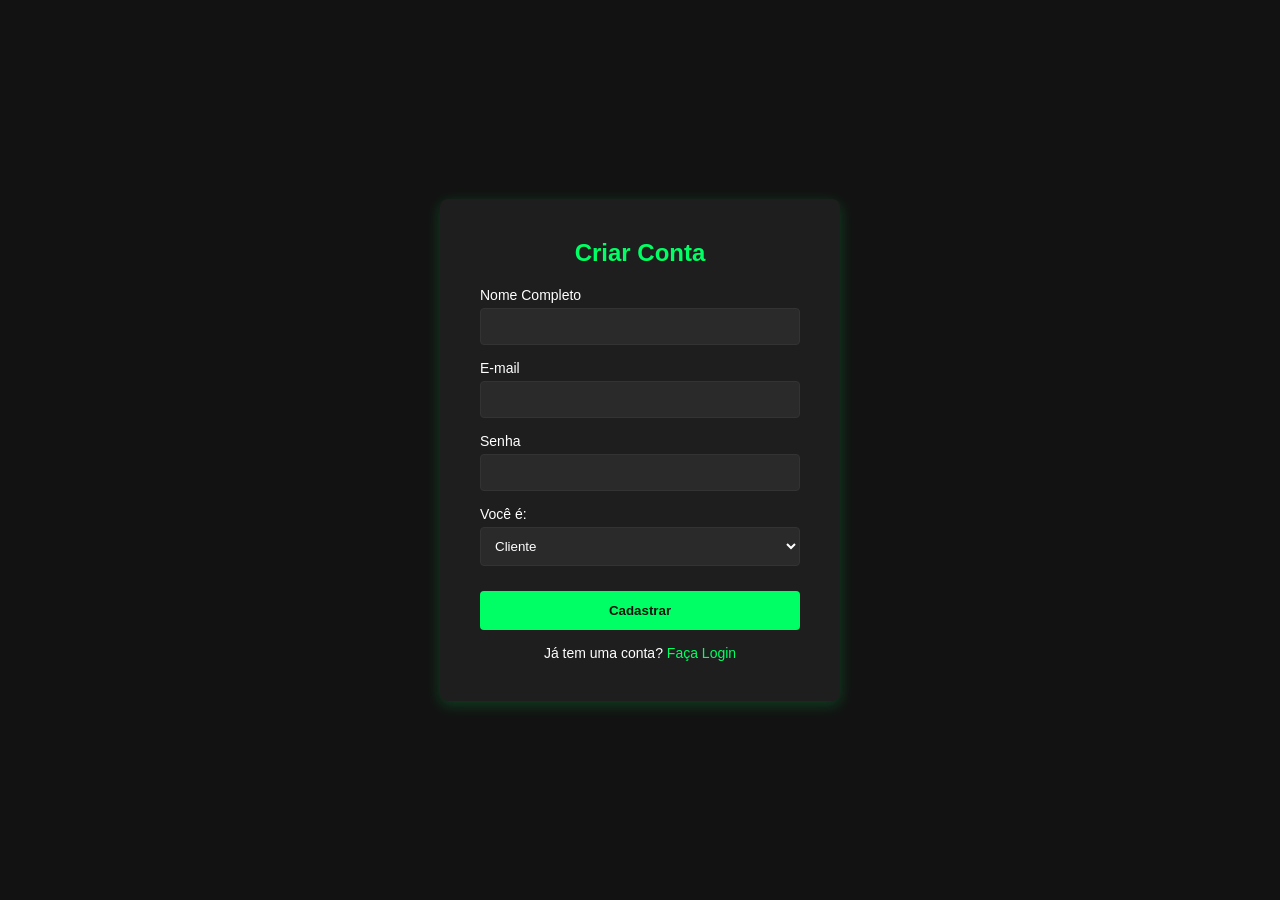
==== cadastro.html @ 92ebaecf "feito o sistema de login" ====
<!DOCTYPE html>
<html lang="pt-BR">
<head>
  <meta charset="UTF-8">
  <title>Academia - Cadastro</title>
  <link rel="stylesheet" href="style.css">
  <!-- Puxando o JavaScript externo -->
  <script src="cadastro.js" defer></script>
</head>
<body>

  <div class="container">
    <h2>Criar Conta</h2>
    
    <form id="formCadastro">
      <div class="form-group">
        <label>Nome Completo</label>
        <input type="text" id="nome" required>
      </div>

      <div class="form-group">
        <label>E-mail</label>
        <input type="email" id="email" required>
      </div>

      <div class="form-group">
        <label>Senha</label>
        <input type="password" id="senha" required>
      </div>

      <div class="form-group">
        <label>Você é:</label>
        <select id="tipoConta" required>
          <option value="CLIENTE">Cliente</option>
          <option value="DONO">Dono da Academia</option>
        </select>
      </div>

      <button type="submit">Cadastrar</button>
    </form>

    <div id="mensagem" class="mensagem"></div>

    <p>Já tem uma conta? <a href="index.html">Faça Login</a></p>
  </div>

</body>
</html>
---- style.css ----
* {
  margin: 0;
  padding: 0;
  box-sizing: border-box;
  font-family: 'Segoe UI', Tahoma, Geneva, Verdana, sans-serif;
}

body {
  background-color: #121212;
  color: #ffffff;
  display: flex;
  justify-content: center;
  align-items: center;
  height: 100vh;
}

.container {
  background-color: #1e1e1e;
  padding: 40px;
  border-radius: 8px;
  box-shadow: 0 4px 15px rgba(0, 255, 100, 0.2);
  width: 100%;
  max-width: 400px;
}

h2 {
  text-align: center;
  margin-bottom: 20px;
  color: #00ff64; /* Verde Neon */
}

.form-group {
  margin-bottom: 15px;
}

label {
  display: block;
  margin-bottom: 5px;
  font-size: 14px;
}

input[type="text"],
input[type="email"],
input[type="password"],
select {
  width: 100%;
  padding: 10px;
  border: 1px solid #333;
  border-radius: 4px;
  background-color: #2a2a2a;
  color: white;
}

button {
  width: 100%;
  padding: 12px;
  background-color: #00ff64;
  color: #121212;
  border: none;
  border-radius: 4px;
  font-weight: bold;
  cursor: pointer;
  margin-top: 10px;
  transition: 0.3s;
}

button:hover {
  background-color: #00cc50;
}

p {
  text-align: center;
  margin-top: 15px;
  font-size: 14px;
}

a {
  color: #00ff64;
  text-decoration: none;
}

a:hover {
  text-decoration: underline;
}

.mensagem {
  text-align: center;
  margin-top: 10px;
  font-weight: bold;
}
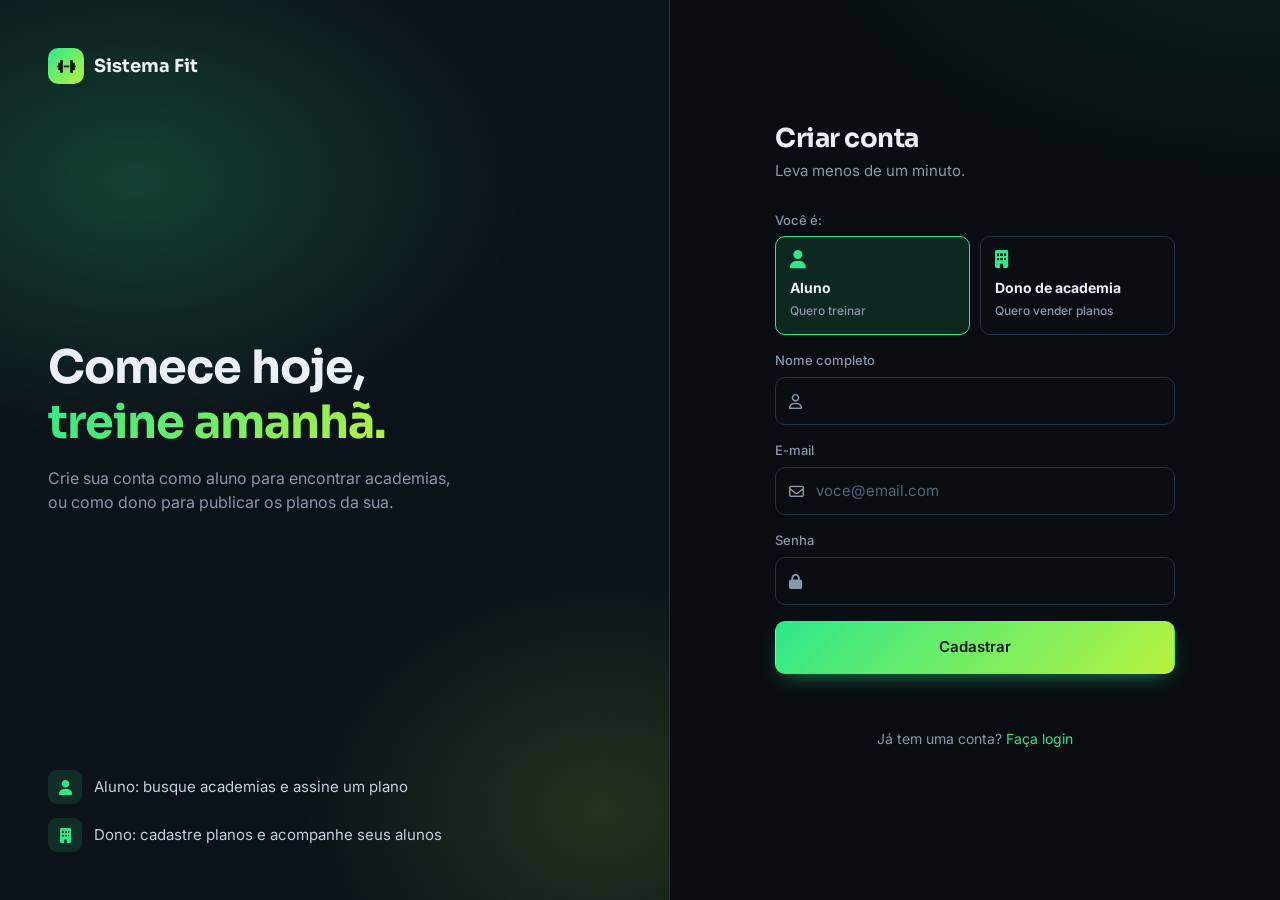
==== commit 39c90e52: "projeto atualizado" ====
--- a/cadastro.html
+++ b/cadastro.html
@@ -2,47 +2,96 @@
 <html lang="pt-BR">
 <head>
   <meta charset="UTF-8">
-  <title>Academia - Cadastro</title>
+  <meta name="viewport" content="width=device-width, initial-scale=1.0">
+  <title>Sistema Fit - Cadastro</title>
+  <link href="https://fonts.googleapis.com/css2?family=Inter:wght@400;500;600;700&family=Sora:wght@600;700&display=swap" rel="stylesheet">
+  <link rel="stylesheet" href="https://cdnjs.cloudflare.com/ajax/libs/font-awesome/6.5.1/css/all.min.css">
   <link rel="stylesheet" href="style.css">
   <!-- Puxando o JavaScript externo -->
   <script src="cadastro.js" defer></script>
 </head>
 <body>
 
-  <div class="container">
-    <h2>Criar Conta</h2>
-    
-    <form id="formCadastro">
-      <div class="form-group">
-        <label>Nome Completo</label>
-        <input type="text" id="nome" required>
+  <div class="auth">
+    <aside class="auth-hero">
+      <a class="brand" href="index.html">
+        <span class="brand-mark"><i class="fa-solid fa-dumbbell"></i></span>
+        Sistema Fit
+      </a>
+
+      <div>
+        <h1>Comece hoje, <span>treine amanhã.</span></h1>
+        <p>Crie sua conta como aluno para encontrar academias, ou como dono para publicar os planos da sua.</p>
       </div>
 
-      <div class="form-group">
-        <label>E-mail</label>
-        <input type="email" id="email" required>
+      <ul class="auth-points">
+        <li><i class="fa-solid fa-user"></i> Aluno: busque academias e assine um plano</li>
+        <li><i class="fa-solid fa-building"></i> Dono: cadastre planos e acompanhe seus alunos</li>
+      </ul>
+    </aside>
+
+    <main class="auth-main">
+      <div class="auth-card">
+        <a class="brand" href="index.html">
+          <span class="brand-mark"><i class="fa-solid fa-dumbbell"></i></span>
+          Sistema Fit
+        </a>
+
+        <h2>Criar conta</h2>
+        <p>Leva menos de um minuto.</p>
+
+        <form id="formCadastro">
+          <div class="field">
+            <label>Você é:</label>
+            <div class="choice">
+              <label>
+                <input type="radio" name="tipoConta" value="CLIENTE" checked>
+                <i class="fa-solid fa-user"></i>
+                <strong>Aluno</strong>
+                <span>Quero treinar</span>
+              </label>
+              <label>
+                <input type="radio" name="tipoConta" value="DONO">
+                <i class="fa-solid fa-building"></i>
+                <strong>Dono de academia</strong>
+                <span>Quero vender planos</span>
+              </label>
+            </div>
+          </div>
+
+          <div class="field">
+            <label for="nome" id="rotulo-nome">Nome completo</label>
+            <div class="input-icon">
+              <i class="fa-regular fa-user"></i>
+              <input type="text" id="nome" autocomplete="name" required>
+            </div>
+          </div>
+
+          <div class="field">
+            <label for="email">E-mail</label>
+            <div class="input-icon">
+              <i class="fa-regular fa-envelope"></i>
+              <input type="email" id="email" placeholder="voce@email.com" autocomplete="email" required>
+            </div>
+          </div>
+
+          <div class="field">
+            <label for="senha">Senha</label>
+            <div class="input-icon">
+              <i class="fa-solid fa-lock"></i>
+              <input type="password" id="senha" autocomplete="new-password" required>
+            </div>
+          </div>
+
+          <button type="submit" class="btn btn-primary btn-lg btn-block">Cadastrar</button>
+        </form>
+
+        <div id="mensagem" class="form-msg" role="status"></div>
+
+        <p class="auth-alt">Já tem uma conta? <a href="index.html">Faça login</a></p>
       </div>
-
-      <div class="form-group">
-        <label>Senha</label>
-        <input type="password" id="senha" required>
-      </div>
-
-      <div class="form-group">
-        <label>Você é:</label>
-        <select id="tipoConta" required>
-          <option value="CLIENTE">Cliente</option>
-          <option value="DONO">Dono da Academia</option>
-        </select>
-      </div>
-
-      <button type="submit">Cadastrar</button>
-    </form>
-
-    <div id="mensagem" class="mensagem"></div>
-
-    <p>Já tem uma conta? <a href="index.html">Faça Login</a></p>
+    </main>
   </div>
 
 </body>
-</html>+</html>
--- a/style.css
+++ b/style.css
@@ -1,90 +1,1067 @@
-* {
+/* ==========================================================================
+   Sistema Fit — estilos compartilhados por todas as páginas
+   ========================================================================== */
+
+:root {
+  --bg: #090d12;
+  --surface: #111821;
+  --surface-2: #18212c;
+  --surface-3: #202b38;
+  --border: #243140;
+  --border-strong: #34455a;
+  --text: #eaf0f6;
+  --muted: #8a98aa;
+  --accent: #2ee88a;
+  --accent-2: #b8f23f;
+  --accent-ink: #05170d;
+  --accent-soft: rgba(46, 232, 138, 0.12);
+  --danger: #ff6170;
+  --danger-soft: rgba(255, 97, 112, 0.12);
+  --warn: #f6bd4b;
+  --warn-soft: rgba(246, 189, 75, 0.12);
+  --info: #62b0ff;
+  --info-soft: rgba(98, 176, 255, 0.12);
+  --radius: 14px;
+  --radius-sm: 10px;
+  --shadow: 0 18px 40px -18px rgba(0, 0, 0, 0.7);
+  --gradient: linear-gradient(135deg, var(--accent) 0%, var(--accent-2) 100%);
+  --font: 'Inter', 'Segoe UI', system-ui, sans-serif;
+  --font-display: 'Sora', 'Inter', 'Segoe UI', system-ui, sans-serif;
+}
+
+*,
+*::before,
+*::after {
   margin: 0;
   padding: 0;
   box-sizing: border-box;
-  font-family: 'Segoe UI', Tahoma, Geneva, Verdana, sans-serif;
+}
+
+[hidden] {
+  display: none !important;
 }
 
 body {
-  background-color: #121212;
-  color: #ffffff;
-  display: flex;
+  min-height: 100vh;
+  font-family: var(--font);
+  font-size: 15px;
+  line-height: 1.5;
+  color: var(--text);
+  background:
+    radial-gradient(900px 500px at 100% -10%, rgba(46, 232, 138, 0.09), transparent 60%),
+    radial-gradient(700px 500px at -10% 110%, rgba(98, 176, 255, 0.07), transparent 60%),
+    var(--bg);
+  background-attachment: fixed;
+  -webkit-font-smoothing: antialiased;
+}
+
+h1, h2, h3, h4 {
+  font-family: var(--font-display);
+  line-height: 1.2;
+  letter-spacing: -0.02em;
+}
+
+a {
+  color: var(--accent);
+  text-decoration: none;
+}
+
+a:hover {
+  text-decoration: underline;
+}
+
+button, input, select, textarea {
+  font: inherit;
+  color: inherit;
+}
+
+:focus-visible {
+  outline: 2px solid var(--accent);
+  outline-offset: 2px;
+}
+
+mark {
+  background: var(--accent-soft);
+  color: var(--accent);
+  border-radius: 4px;
+  padding: 0 2px;
+}
+
+h1 > i, h2 > i, h3 > i { margin-right: 8px; }
+
+.muted { color: var(--muted); }
+.small { font-size: 13px; }
+.center { text-align: center; }
+
+/* --- Marca ---------------------------------------------------------------- */
+
+.brand {
+  display: inline-flex;
+  align-items: center;
+  gap: 10px;
+  font-family: var(--font-display);
+  font-weight: 700;
+  font-size: 18px;
+  color: var(--text);
+}
+
+.brand:hover { text-decoration: none; }
+
+.brand-mark {
+  display: grid;
+  place-items: center;
+  width: 36px;
+  height: 36px;
+  border-radius: 10px;
+  background: var(--gradient);
+  color: var(--accent-ink);
+  font-size: 15px;
+}
+
+.brand small {
+  display: block;
+  font-family: var(--font);
+  font-weight: 500;
+  font-size: 12px;
+  color: var(--muted);
+  letter-spacing: 0;
+}
+
+/* --- Botões --------------------------------------------------------------- */
+
+.btn {
+  display: inline-flex;
+  align-items: center;
   justify-content: center;
-  align-items: center;
-  height: 100vh;
-}
-
-.container {
-  background-color: #1e1e1e;
-  padding: 40px;
+  gap: 8px;
+  padding: 11px 18px;
+  border: 1px solid transparent;
+  border-radius: var(--radius-sm);
+  font-weight: 600;
+  font-size: 14px;
+  cursor: pointer;
+  white-space: nowrap;
+  transition: transform 0.15s, background 0.15s, border-color 0.15s, box-shadow 0.15s, opacity 0.15s;
+}
+
+.btn:hover { text-decoration: none; }
+.btn:active { transform: scale(0.98); }
+.btn:disabled { opacity: 0.55; cursor: not-allowed; transform: none; }
+
+.btn-primary {
+  background: var(--gradient);
+  color: var(--accent-ink);
+  box-shadow: 0 8px 22px -10px rgba(46, 232, 138, 0.7);
+}
+
+.btn-primary:hover:not(:disabled) { box-shadow: 0 10px 28px -8px rgba(46, 232, 138, 0.85); }
+
+.btn-ghost {
+  background: transparent;
+  border-color: var(--border-strong);
+  color: var(--text);
+}
+
+.btn-ghost:hover:not(:disabled) { background: var(--surface-2); }
+
+.btn-danger {
+  background: var(--danger-soft);
+  border-color: rgba(255, 97, 112, 0.35);
+  color: var(--danger);
+}
+
+.btn-danger:hover:not(:disabled) { background: var(--danger); color: #fff; }
+
+.btn-link {
+  padding: 6px 0;
+  background: none;
+  border: none;
+  color: var(--muted);
+}
+
+.btn-link:hover { color: var(--text); }
+
+.btn-sm { padding: 7px 12px; font-size: 13px; border-radius: 8px; }
+.btn-block { width: 100%; }
+.btn-lg { padding: 14px 20px; font-size: 15px; }
+
+.btn-icon {
+  width: 34px;
+  height: 34px;
+  padding: 0;
   border-radius: 8px;
-  box-shadow: 0 4px 15px rgba(0, 255, 100, 0.2);
+}
+
+/* --- Formulários ---------------------------------------------------------- */
+
+.field { margin-bottom: 16px; }
+
+.field label {
+  display: block;
+  margin-bottom: 6px;
+  font-size: 13px;
+  font-weight: 500;
+  color: var(--muted);
+}
+
+.field .hint {
+  margin-top: 6px;
+  font-size: 12px;
+  color: var(--muted);
+}
+
+.input,
+.field input,
+.field select,
+.field textarea {
+  width: 100%;
+  padding: 12px 14px;
+  border: 1px solid var(--border);
+  border-radius: var(--radius-sm);
+  background: var(--bg);
+  color: var(--text);
+  transition: border-color 0.15s, box-shadow 0.15s;
+}
+
+.field textarea { resize: vertical; min-height: 96px; }
+
+.input::placeholder,
+.field input::placeholder,
+.field textarea::placeholder { color: #55637a; }
+
+.input:focus,
+.field input:focus,
+.field select:focus,
+.field textarea:focus {
+  outline: none;
+  border-color: var(--accent);
+  box-shadow: 0 0 0 3px var(--accent-soft);
+}
+
+.field-row {
+  display: grid;
+  grid-template-columns: 1fr 1fr;
+  gap: 12px;
+}
+
+.input-icon { position: relative; }
+
+.input-icon > i {
+  position: absolute;
+  left: 14px;
+  top: 50%;
+  transform: translateY(-50%);
+  color: var(--muted);
+  pointer-events: none;
+}
+
+.input-icon input { padding-left: 40px; }
+
+.form-msg {
+  min-height: 20px;
+  margin-top: 12px;
+  font-size: 14px;
+  font-weight: 500;
+  text-align: center;
+}
+
+.form-msg.ok { color: var(--accent); }
+.form-msg.erro { color: var(--danger); }
+
+/* --- Telas de login / cadastro ------------------------------------------- */
+
+.auth {
+  display: grid;
+  grid-template-columns: 1.1fr 1fr;
+  min-height: 100vh;
+}
+
+.auth-hero {
+  position: relative;
+  display: flex;
+  flex-direction: column;
+  justify-content: space-between;
+  padding: 48px;
+  overflow: hidden;
+  background:
+    radial-gradient(600px 400px at 20% 20%, rgba(46, 232, 138, 0.22), transparent 65%),
+    radial-gradient(500px 400px at 90% 90%, rgba(184, 242, 63, 0.14), transparent 60%),
+    #0c1219;
+  border-right: 1px solid var(--border);
+}
+
+.auth-hero h1 {
+  max-width: 460px;
+  font-size: clamp(32px, 3.6vw, 46px);
+}
+
+.auth-hero h1 span {
+  background: var(--gradient);
+  -webkit-background-clip: text;
+  background-clip: text;
+  color: transparent;
+}
+
+.auth-hero p {
+  max-width: 420px;
+  margin-top: 16px;
+  color: var(--muted);
+  font-size: 16px;
+}
+
+.auth-points {
+  display: grid;
+  gap: 14px;
+  list-style: none;
+}
+
+.auth-points li {
+  display: flex;
+  align-items: center;
+  gap: 12px;
+  color: #c4cfdb;
+}
+
+.auth-points i {
+  display: grid;
+  place-items: center;
+  width: 34px;
+  height: 34px;
+  border-radius: 9px;
+  background: var(--accent-soft);
+  color: var(--accent);
+}
+
+.auth-main {
+  display: flex;
+  align-items: center;
+  justify-content: center;
+  padding: 32px 20px;
+}
+
+.auth-card {
   width: 100%;
   max-width: 400px;
 }
 
-h2 {
+.auth-card h2 { font-size: 26px; }
+.auth-card > p { margin: 6px 0 28px; color: var(--muted); }
+.auth-card .auth-alt { margin-top: 22px; text-align: center; color: var(--muted); font-size: 14px; }
+.auth-card .brand { display: none; margin-bottom: 28px; }
+
+/* Seletor de tipo de conta (cadastro) */
+.choice {
+  display: grid;
+  grid-template-columns: 1fr 1fr;
+  gap: 10px;
+}
+
+.choice label {
+  display: flex;
+  flex-direction: column;
+  gap: 4px;
+  margin: 0;
+  padding: 14px;
+  border: 1px solid var(--border);
+  border-radius: var(--radius-sm);
+  background: var(--bg);
+  color: var(--text);
+  cursor: pointer;
+  transition: border-color 0.15s, background 0.15s;
+}
+
+.choice label i { color: var(--accent); font-size: 18px; margin-bottom: 4px; }
+.choice label strong { font-size: 14px; }
+.choice label span { font-size: 12px; color: var(--muted); }
+.choice input { position: absolute; opacity: 0; pointer-events: none; }
+.choice label:has(input:checked) { border-color: var(--accent); background: var(--accent-soft); }
+.choice label:has(input:focus-visible) { outline: 2px solid var(--accent); outline-offset: 2px; }
+
+/* --- Barra superior dos painéis ------------------------------------------ */
+
+.topbar {
+  position: sticky;
+  top: 0;
+  z-index: 50;
+  display: flex;
+  align-items: center;
+  gap: 24px;
+  padding: 14px 32px;
+  background: rgba(9, 13, 18, 0.82);
+  backdrop-filter: blur(14px);
+  border-bottom: 1px solid var(--border);
+}
+
+.topbar-nav {
+  display: flex;
+  gap: 4px;
+  margin-right: auto;
+}
+
+.topbar-nav button {
+  display: inline-flex;
+  align-items: center;
+  gap: 8px;
+  padding: 8px 14px;
+  border: none;
+  border-radius: 9px;
+  background: transparent;
+  color: var(--muted);
+  font-weight: 500;
+  font-size: 14px;
+  cursor: pointer;
+  transition: background 0.15s, color 0.15s;
+}
+
+.topbar-nav button:hover { color: var(--text); background: var(--surface-2); }
+.topbar-nav button.ativo { color: var(--accent); background: var(--accent-soft); }
+
+.topbar-user {
+  display: flex;
+  align-items: center;
+  gap: 12px;
+  margin-left: auto;
+}
+
+.topbar-nav + .topbar-user { margin-left: 0; }
+
+.user-chip {
+  display: flex;
+  align-items: center;
+  gap: 10px;
+  font-size: 14px;
+  font-weight: 500;
+}
+
+.avatar {
+  display: grid;
+  place-items: center;
+  flex-shrink: 0;
+  width: 44px;
+  height: 44px;
+  border-radius: 12px;
+  background: var(--accent-soft);
+  border: 1px solid rgba(46, 232, 138, 0.25);
+  color: var(--accent);
+  font-family: var(--font-display);
+  font-weight: 700;
+  font-size: 15px;
+}
+
+.avatar-sm { width: 34px; height: 34px; border-radius: 50%; font-size: 12px; }
+.avatar-lg { width: 64px; height: 64px; border-radius: 16px; font-size: 22px; }
+
+/* --- Estrutura da página -------------------------------------------------- */
+
+.page {
+  width: 100%;
+  max-width: 1160px;
+  margin: 0 auto;
+  padding: 36px 24px 72px;
+}
+
+.page-narrow { max-width: 960px; }
+
+.page-head {
+  display: flex;
+  align-items: flex-end;
+  justify-content: space-between;
+  gap: 16px;
+  flex-wrap: wrap;
+  margin-bottom: 24px;
+}
+
+.page-head h1 { font-size: 28px; }
+.page-head p { margin-top: 6px; color: var(--muted); }
+
+.section-title {
+  display: flex;
+  align-items: center;
+  justify-content: space-between;
+  gap: 12px;
+  margin: 36px 0 16px;
+}
+
+.section-title h2 { font-size: 19px; }
+
+.card {
+  background: var(--surface);
+  border: 1px solid var(--border);
+  border-radius: var(--radius);
+  padding: 24px;
+}
+
+.card h2 { font-size: 18px; }
+.card-sub { margin: 4px 0 20px; color: var(--muted); font-size: 14px; }
+
+.grid {
+  display: grid;
+  grid-template-columns: repeat(auto-fill, minmax(290px, 1fr));
+  gap: 18px;
+}
+
+.split {
+  display: grid;
+  grid-template-columns: 380px 1fr;
+  gap: 20px;
+  align-items: start;
+}
+
+/* --- Selos ---------------------------------------------------------------- */
+
+.badge {
+  display: inline-flex;
+  align-items: center;
+  gap: 6px;
+  padding: 4px 10px;
+  border-radius: 999px;
+  background: var(--surface-3);
+  color: #c4cfdb;
+  font-size: 12px;
+  font-weight: 600;
+  white-space: nowrap;
+}
+
+.badge-ok { background: var(--accent-soft); color: var(--accent); }
+.badge-warn { background: var(--warn-soft); color: var(--warn); }
+.badge-danger { background: var(--danger-soft); color: var(--danger); }
+.badge-info { background: var(--info-soft); color: var(--info); }
+
+.chips { display: flex; flex-wrap: wrap; gap: 6px; }
+
+/* --- Indicadores ---------------------------------------------------------- */
+
+.stats {
+  display: grid;
+  grid-template-columns: repeat(auto-fit, minmax(200px, 1fr));
+  gap: 16px;
+  margin-bottom: 24px;
+}
+
+.stat {
+  display: flex;
+  align-items: center;
+  gap: 14px;
+  padding: 18px 20px;
+  background: var(--surface);
+  border: 1px solid var(--border);
+  border-radius: var(--radius);
+}
+
+.stat-icon {
+  display: grid;
+  place-items: center;
+  width: 44px;
+  height: 44px;
+  border-radius: 12px;
+  background: var(--accent-soft);
+  color: var(--accent);
+  font-size: 17px;
+}
+
+.stat-icon.info { background: var(--info-soft); color: var(--info); }
+.stat-icon.warn { background: var(--warn-soft); color: var(--warn); }
+
+.stat span { display: block; font-size: 13px; color: var(--muted); }
+.stat strong { font-family: var(--font-display); font-size: 24px; line-height: 1.2; }
+
+/* --- Busca ---------------------------------------------------------------- */
+
+.hero {
+  padding: 18px 0 8px;
   text-align: center;
+}
+
+.hero h1 { font-size: clamp(28px, 4vw, 40px); }
+
+.hero h1 span {
+  background: var(--gradient);
+  -webkit-background-clip: text;
+  background-clip: text;
+  color: transparent;
+}
+
+.hero p { margin-top: 10px; color: var(--muted); font-size: 16px; }
+
+.search {
+  position: relative;
+  max-width: 640px;
+  margin: 28px auto 0;
+}
+
+.search input {
+  width: 100%;
+  padding: 17px 52px;
+  border: 1px solid var(--border-strong);
+  border-radius: 16px;
+  background: var(--surface);
+  font-size: 16px;
+  box-shadow: var(--shadow);
+  transition: border-color 0.15s, box-shadow 0.15s;
+}
+
+.search input::placeholder { color: #5d6b80; }
+
+.search input:focus {
+  outline: none;
+  border-color: var(--accent);
+  box-shadow: 0 0 0 4px var(--accent-soft), var(--shadow);
+}
+
+.search > i {
+  position: absolute;
+  left: 20px;
+  top: 50%;
+  transform: translateY(-50%);
+  color: var(--muted);
+}
+
+.search-clear {
+  position: absolute;
+  right: 12px;
+  top: 50%;
+  transform: translateY(-50%);
+  width: 32px;
+  height: 32px;
+  border: none;
+  border-radius: 50%;
+  background: var(--surface-3);
+  color: var(--muted);
+  cursor: pointer;
+}
+
+.search-clear:hover { color: var(--text); }
+
+.results-bar {
+  display: flex;
+  align-items: center;
+  justify-content: space-between;
+  min-height: 24px;
+  margin: 32px 0 14px;
+  color: var(--muted);
+  font-size: 14px;
+}
+
+/* --- Cartão de academia --------------------------------------------------- */
+
+.gym-card {
+  display: flex;
+  flex-direction: column;
+  gap: 16px;
+  padding: 20px;
+  background: var(--surface);
+  border: 1px solid var(--border);
+  border-radius: var(--radius);
+  text-align: left;
+  cursor: pointer;
+  transition: transform 0.18s, border-color 0.18s, box-shadow 0.18s;
+}
+
+.gym-card:hover {
+  transform: translateY(-3px);
+  border-color: rgba(46, 232, 138, 0.5);
+  box-shadow: var(--shadow);
+}
+
+.gym-head { display: flex; align-items: center; gap: 12px; min-width: 0; }
+.gym-head > div:nth-child(2) { min-width: 0; flex: 1; }
+.gym-head h3 { font-size: 17px; overflow-wrap: anywhere; }
+.gym-head p { font-size: 13px; color: var(--muted); overflow: hidden; text-overflow: ellipsis; white-space: nowrap; }
+
+.gym-foot {
+  display: flex;
+  align-items: flex-end;
+  justify-content: space-between;
+  gap: 12px;
+  margin-top: auto;
+  padding-top: 16px;
+  border-top: 1px solid var(--border);
+}
+
+.gym-foot div span { display: block; font-size: 12px; color: var(--muted); }
+.gym-foot strong { font-family: var(--font-display); font-size: 19px; }
+
+/* --- Página da academia e planos ----------------------------------------- */
+
+.gym-banner {
+  display: flex;
+  align-items: center;
+  gap: 18px;
+  flex-wrap: wrap;
+  margin: 14px 0 28px;
+  padding: 24px;
+  background:
+    radial-gradient(500px 200px at 0% 0%, rgba(46, 232, 138, 0.14), transparent 70%),
+    var(--surface);
+  border: 1px solid var(--border);
+  border-radius: var(--radius);
+}
+
+.gym-banner h1 { font-size: 26px; }
+.gym-banner .meta { display: flex; flex-wrap: wrap; gap: 6px 18px; margin-top: 6px; color: var(--muted); font-size: 14px; }
+.gym-banner .meta i { margin-right: 6px; }
+
+.notice {
+  display: flex;
+  align-items: flex-start;
+  gap: 12px;
   margin-bottom: 20px;
-  color: #00ff64; /* Verde Neon */
-}
-
-.form-group {
-  margin-bottom: 15px;
-}
-
-label {
-  display: block;
-  margin-bottom: 5px;
+  padding: 14px 16px;
+  border-radius: var(--radius-sm);
+  background: var(--accent-soft);
+  border: 1px solid rgba(46, 232, 138, 0.3);
+  color: #c9f7df;
   font-size: 14px;
 }
 
-input[type="text"],
-input[type="email"],
-input[type="password"],
-select {
+.notice i { margin-top: 3px; color: var(--accent); }
+.notice.info { background: var(--info-soft); border-color: rgba(98, 176, 255, 0.3); color: #cfe5ff; }
+.notice.info i { color: var(--info); }
+
+.plan-card {
+  position: relative;
+  display: flex;
+  flex-direction: column;
+  padding: 24px;
+  background: var(--surface);
+  border: 1px solid var(--border);
+  border-radius: var(--radius);
+  transition: transform 0.18s, border-color 0.18s;
+}
+
+.plan-card:hover { transform: translateY(-3px); border-color: var(--border-strong); }
+
+.plan-card.destaque {
+  border-color: var(--accent);
+  box-shadow: 0 0 0 1px var(--accent), 0 20px 44px -24px rgba(46, 232, 138, 0.6);
+}
+
+.plan-card.inativo { opacity: 0.6; }
+
+.plan-flag {
+  position: absolute;
+  top: -11px;
+  left: 20px;
+  padding: 3px 10px;
+  border-radius: 999px;
+  background: var(--gradient);
+  color: var(--accent-ink);
+  font-size: 11px;
+  font-weight: 700;
+  text-transform: uppercase;
+  letter-spacing: 0.04em;
+}
+
+.plan-card h3 { margin-top: 12px; font-size: 19px; overflow-wrap: anywhere; }
+
+.price {
+  display: flex;
+  align-items: baseline;
+  gap: 6px;
+  margin-top: 14px;
+}
+
+.price strong { font-family: var(--font-display); font-size: 32px; letter-spacing: -0.03em; }
+.price span { color: var(--muted); font-size: 14px; }
+
+.benefits {
+  display: grid;
+  gap: 9px;
+  margin: 18px 0 22px;
+  padding-top: 18px;
+  border-top: 1px solid var(--border);
+  list-style: none;
+  font-size: 14px;
+  color: #c4cfdb;
+}
+
+.benefits li { display: flex; gap: 10px; overflow-wrap: anywhere; }
+.benefits i { margin-top: 4px; color: var(--accent); font-size: 12px; }
+
+.plan-card .btn { margin-top: auto; }
+.plan-actions { display: flex; gap: 8px; margin-top: auto; }
+.plan-actions .btn { flex: 1; margin-top: 0; }
+.plan-actions .btn-icon { flex: 0 0 34px; }
+
+/* --- Listas (matrículas) -------------------------------------------------- */
+
+.list { display: grid; gap: 14px; }
+
+.list-item {
+  display: flex;
+  align-items: center;
+  gap: 16px;
+  flex-wrap: wrap;
+  padding: 18px 20px;
+  background: var(--surface);
+  border: 1px solid var(--border);
+  border-radius: var(--radius);
+}
+
+.list-item .info { flex: 1; min-width: 220px; }
+.list-item h3 { font-size: 16px; }
+.list-item .meta { display: flex; flex-wrap: wrap; gap: 4px 16px; margin-top: 6px; color: var(--muted); font-size: 13px; }
+.list-item .meta i { margin-right: 5px; }
+.list-item .actions { display: flex; align-items: center; gap: 10px; }
+
+/* --- Tabelas -------------------------------------------------------------- */
+
+.table-wrap {
+  background: var(--surface);
+  border: 1px solid var(--border);
+  border-radius: var(--radius);
+  overflow-x: auto;
+}
+
+.table-head {
+  display: flex;
+  align-items: center;
+  justify-content: space-between;
+  gap: 12px;
+  flex-wrap: wrap;
+  padding: 16px 20px;
+  border-bottom: 1px solid var(--border);
+}
+
+.table-head h2 { font-size: 17px; }
+.table-head .input-icon { width: 260px; max-width: 100%; }
+.table-head .input { padding-top: 9px; padding-bottom: 9px; }
+
+table { width: 100%; border-collapse: collapse; text-align: left; }
+th, td { padding: 14px 20px; border-bottom: 1px solid var(--border); font-size: 14px; white-space: nowrap; }
+th { color: var(--muted); font-size: 12px; font-weight: 600; text-transform: uppercase; letter-spacing: 0.05em; }
+tbody tr:last-child td { border-bottom: none; }
+tbody tr:hover { background: var(--surface-2); }
+td .who { display: flex; align-items: center; gap: 10px; }
+
+/* --- Estados: vazio, erro, carregando ------------------------------------ */
+
+.empty {
+  grid-column: 1 / -1;
+  padding: 48px 20px;
+  border: 1px dashed var(--border-strong);
+  border-radius: var(--radius);
+  text-align: center;
+  color: var(--muted);
+}
+
+.empty i { margin-bottom: 14px; font-size: 30px; color: var(--border-strong); }
+.empty h3 { margin-bottom: 6px; color: var(--text); font-size: 17px; }
+.empty .btn { margin-top: 16px; }
+td.empty { border: none; border-radius: 0; }
+
+.skeleton {
+  border-radius: var(--radius);
+  background: linear-gradient(100deg, var(--surface) 30%, var(--surface-2) 50%, var(--surface) 70%);
+  background-size: 200% 100%;
+  animation: brilho 1.3s linear infinite;
+}
+
+.skeleton.gym { height: 190px; }
+.skeleton.plan { height: 300px; }
+.skeleton.row { height: 84px; }
+
+@keyframes brilho {
+  to { background-position: -200% 0; }
+}
+
+.spinner {
+  width: 46px;
+  height: 46px;
+  margin: 0 auto 18px;
+  border: 4px solid var(--surface-3);
+  border-top-color: var(--accent);
+  border-radius: 50%;
+  animation: girar 0.8s linear infinite;
+}
+
+@keyframes girar {
+  to { transform: rotate(360deg); }
+}
+
+/* --- Modal ---------------------------------------------------------------- */
+
+.modal {
+  position: fixed;
+  inset: 0;
+  z-index: 100;
+  display: flex;
+  align-items: center;
+  justify-content: center;
+  padding: 20px;
+  background: rgba(3, 6, 10, 0.78);
+  backdrop-filter: blur(4px);
+  overflow-y: auto;
+}
+
+.modal-box {
   width: 100%;
-  padding: 10px;
-  border: 1px solid #333;
-  border-radius: 4px;
-  background-color: #2a2a2a;
-  color: white;
-}
-
-button {
-  width: 100%;
-  padding: 12px;
-  background-color: #00ff64;
-  color: #121212;
-  border: none;
-  border-radius: 4px;
-  font-weight: bold;
+  max-width: 460px;
+  margin: auto;
+  padding: 26px;
+  background: var(--surface);
+  border: 1px solid var(--border-strong);
+  border-radius: 18px;
+  box-shadow: var(--shadow);
+  animation: subir 0.2s ease-out;
+}
+
+@keyframes subir {
+  from { opacity: 0; transform: translateY(12px); }
+}
+
+.modal-head {
+  display: flex;
+  align-items: center;
+  justify-content: space-between;
+  gap: 12px;
+  margin-bottom: 18px;
+}
+
+.modal-head h3 { font-size: 19px; }
+.modal-actions { display: flex; gap: 10px; margin-top: 22px; }
+.modal-actions .btn { flex: 1; }
+
+.summary {
+  margin-bottom: 20px;
+  padding: 16px;
+  background: var(--bg);
+  border: 1px solid var(--border);
+  border-radius: var(--radius-sm);
+}
+
+.summary-row {
+  display: flex;
+  justify-content: space-between;
+  gap: 12px;
+  font-size: 14px;
+  color: var(--muted);
+}
+
+.summary-row + .summary-row { margin-top: 8px; }
+.summary-row strong { color: var(--text); text-align: right; overflow-wrap: anywhere; }
+
+.summary-row.total {
+  margin-top: 12px;
+  padding-top: 12px;
+  border-top: 1px solid var(--border);
+  color: var(--text);
+  font-weight: 600;
+}
+
+.summary-row.total strong { font-family: var(--font-display); font-size: 20px; color: var(--accent); }
+
+.pay-tabs {
+  display: grid;
+  grid-template-columns: repeat(3, 1fr);
+  gap: 8px;
+  margin-bottom: 18px;
+}
+
+.pay-tabs button {
+  display: flex;
+  flex-direction: column;
+  align-items: center;
+  gap: 6px;
+  padding: 12px 6px;
+  border: 1px solid var(--border);
+  border-radius: var(--radius-sm);
+  background: var(--bg);
+  color: var(--muted);
+  font-size: 13px;
+  font-weight: 600;
   cursor: pointer;
-  margin-top: 10px;
-  transition: 0.3s;
-}
-
-button:hover {
-  background-color: #00cc50;
-}
-
-p {
-  text-align: center;
-  margin-top: 15px;
+  transition: border-color 0.15s, color 0.15s, background 0.15s;
+}
+
+.pay-tabs button i { font-size: 18px; }
+.pay-tabs button.ativo { border-color: var(--accent); background: var(--accent-soft); color: var(--accent); }
+
+.pay-info {
+  padding: 14px;
+  border-radius: var(--radius-sm);
+  background: var(--bg);
+  border: 1px dashed var(--border-strong);
+  color: var(--muted);
   font-size: 14px;
 }
 
-a {
-  color: #00ff64;
-  text-decoration: none;
-}
-
-a:hover {
-  text-decoration: underline;
-}
-
-.mensagem {
-  text-align: center;
-  margin-top: 10px;
-  font-weight: bold;
-}+.demo-note {
+  display: flex;
+  gap: 8px;
+  margin-top: 14px;
+  font-size: 12px;
+  color: var(--muted);
+}
+
+.demo-note i { margin-top: 2px; color: var(--warn); }
+
+.modal-state { padding: 18px 0 4px; text-align: center; }
+.modal-state h3 { font-size: 20px; }
+.modal-state p { margin-top: 8px; color: var(--muted); }
+
+.check {
+  display: grid;
+  place-items: center;
+  width: 64px;
+  height: 64px;
+  margin: 0 auto 18px;
+  border-radius: 50%;
+  background: var(--gradient);
+  color: var(--accent-ink);
+  font-size: 26px;
+}
+
+/* --- Avisos flutuantes ---------------------------------------------------- */
+
+.toasts {
+  position: fixed;
+  right: 20px;
+  bottom: 20px;
+  z-index: 200;
+  display: grid;
+  gap: 10px;
+  max-width: min(360px, calc(100vw - 40px));
+}
+
+.toast {
+  display: flex;
+  align-items: flex-start;
+  gap: 10px;
+  padding: 13px 16px;
+  background: var(--surface-2);
+  border: 1px solid var(--border-strong);
+  border-left: 3px solid var(--accent);
+  border-radius: var(--radius-sm);
+  box-shadow: var(--shadow);
+  font-size: 14px;
+  animation: subir 0.2s ease-out;
+}
+
+.toast i { margin-top: 3px; color: var(--accent); }
+.toast.erro { border-left-color: var(--danger); }
+.toast.erro i { color: var(--danger); }
+
+/* --- Telas menores -------------------------------------------------------- */
+
+@media (max-width: 900px) {
+  .auth { grid-template-columns: 1fr; }
+  .auth-hero { display: none; }
+  .auth-card .brand { display: inline-flex; }
+  .split { grid-template-columns: 1fr; }
+}
+
+@media (max-width: 680px) {
+  .topbar { flex-wrap: wrap; gap: 12px; padding: 12px 16px; }
+  .topbar-nav { order: 3; width: 100%; margin: 0; }
+  .topbar-nav button { flex: 1; justify-content: center; }
+  .topbar-nav + .topbar-user { margin-left: auto; }
+  .user-chip span { display: none; }
+  .page { padding: 24px 16px 56px; }
+  .grid { grid-template-columns: 1fr; }
+  .field-row { grid-template-columns: 1fr; }
+}
+
+@media (prefers-reduced-motion: reduce) {
+  *, *::before, *::after { animation: none !important; transition: none !important; }
+}
